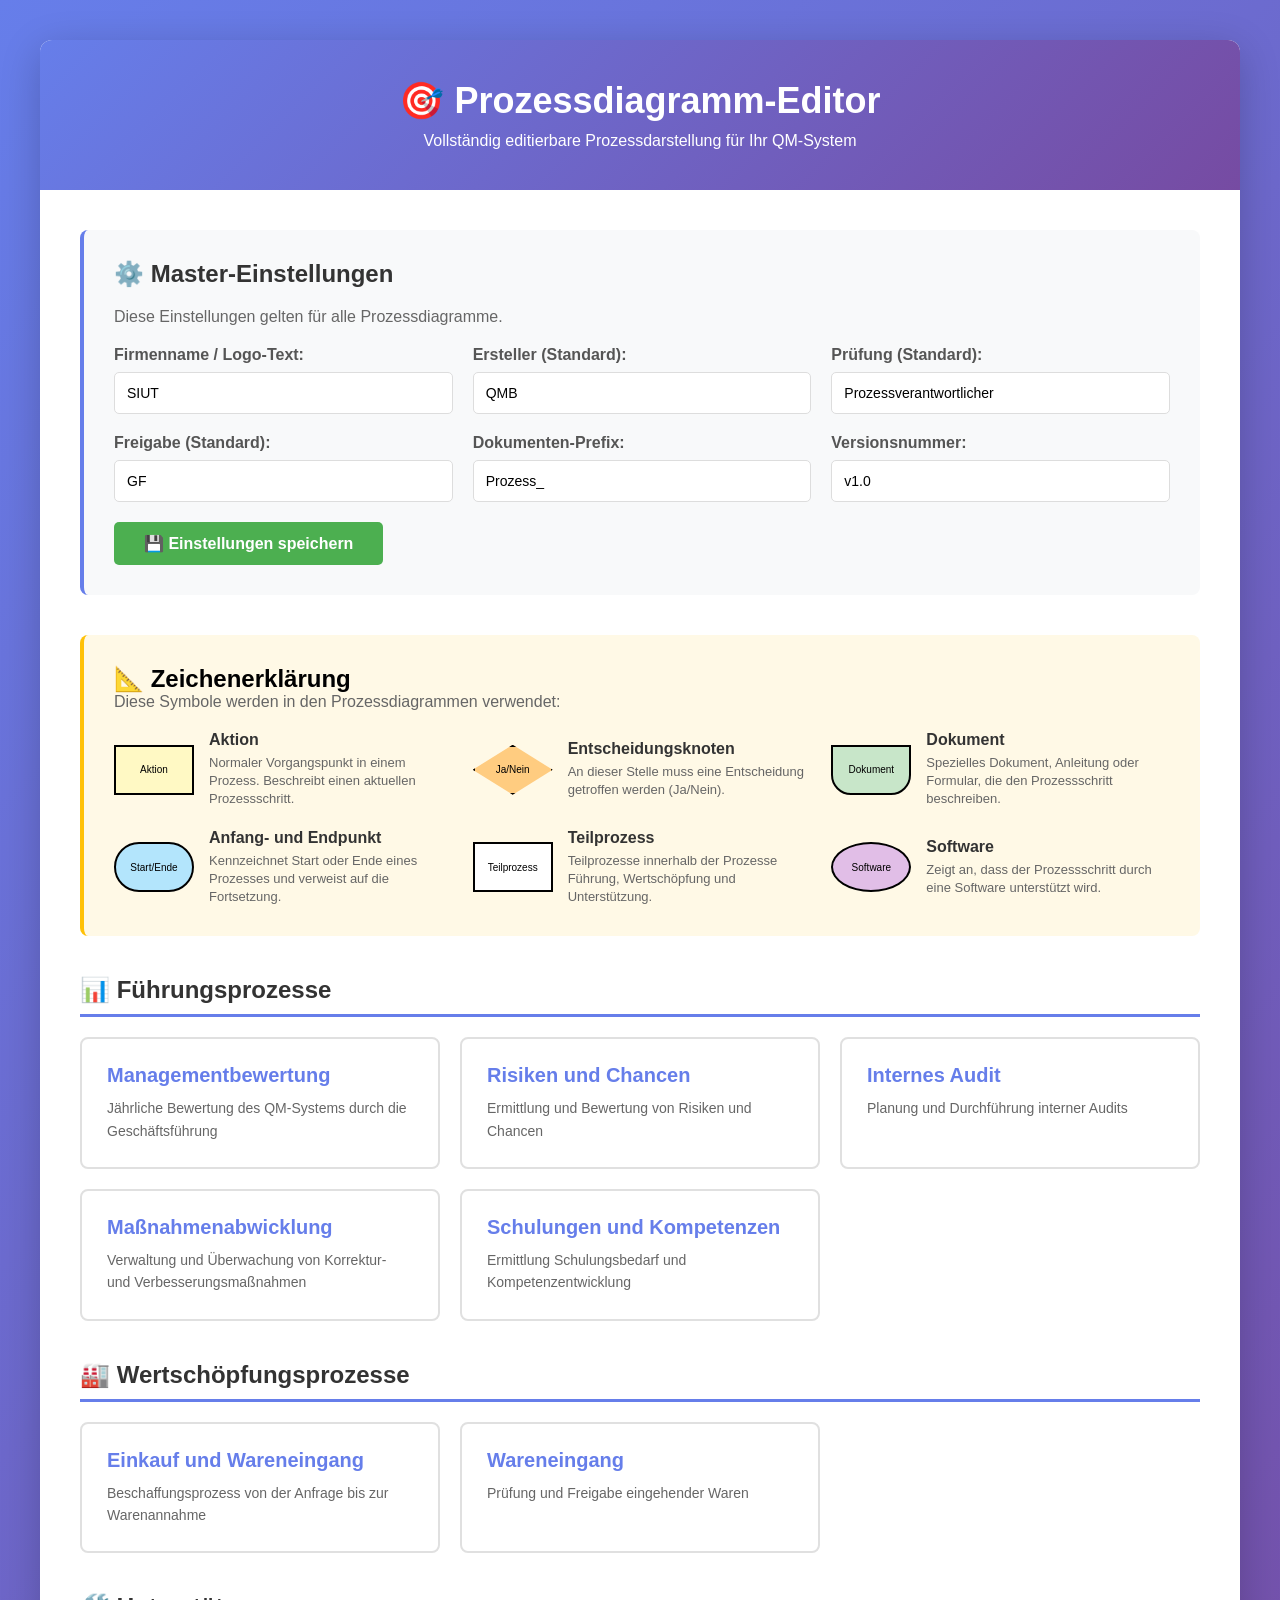
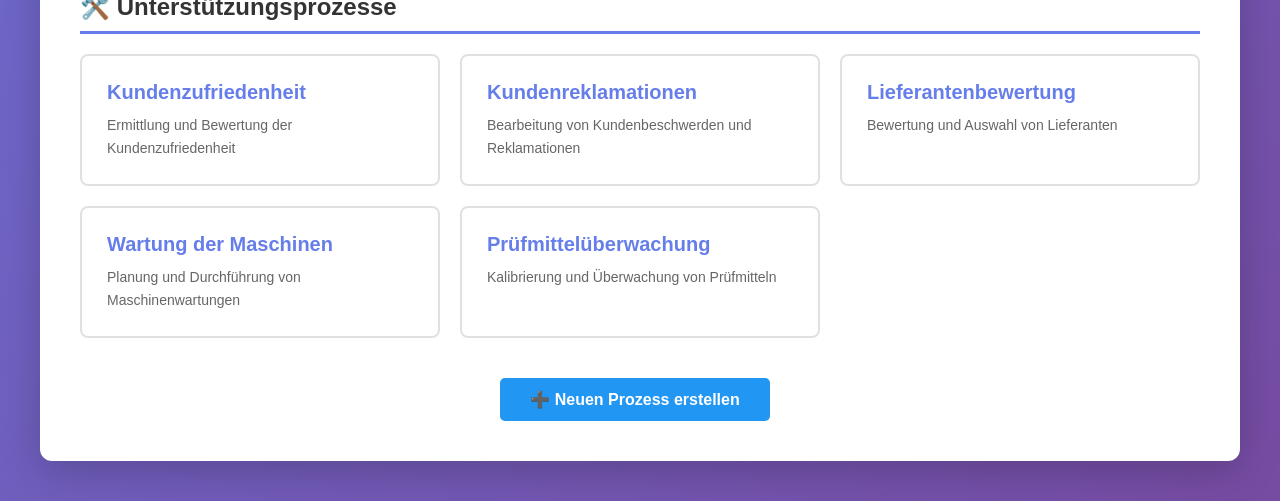
==== editor.html @ 750066d5 "Add files via upload" ====
<!DOCTYPE html>
<html lang="de">
<head>
    <meta charset="UTF-8">
    <meta name="viewport" content="width=device-width, initial-scale=1.0">
    <title>Prozess-Editor</title>
    <link rel="stylesheet" href="styles.css">
</head>
<body>
    <div class="editor-container">
        <!-- Toolbar -->
        <div class="toolbar">
            <a href="index.html" class="btn btn-back">← Zurück</a>
            
            <div class="toolbar-group">
                <button class="btn btn-primary" onclick="addBox('action')">➕ Aktion</button>
                <button class="btn" onclick="addBox('decision')">◆ Entscheidung</button>
                <button class="btn" onclick="addBox('document')">📄 Dokument</button>
                <button class="btn" onclick="addBox('start-end')">⚪ Start/Ende</button>
                <button class="btn" onclick="addBox('subprocess')">📋 Teilprozess</button>
                <button class="btn" onclick="addBox('software')">💻 Software</button>
            </div>
            
            <div class="toolbar-group">
                <button class="btn" onclick="addSwimlane()">🏊 Swimlane hinzufügen</button>
                <button class="btn" id="connectionBtn" onclick="toggleConnectionMode()">🔗 Verbindung erstellen</button>
            </div>
            
            <div class="toolbar-group">
                <button class="btn btn-success" onclick="saveProcess()">💾 Speichern</button>
                <button class="btn" onclick="exportHTML()">📥 Als HTML exportieren</button>
                <button class="btn" onclick="window.print()">🖨️ Drucken</button>
            </div>
        </div>
        
        <!-- Connection Mode Info -->
        <div class="connection-info" id="connectionInfo" style="display: none;">
            🔗 <strong>Verbindungs-Modus aktiv:</strong> Klicken Sie auf Startbox, dann auf Zielbox. Label optional (z.B. "Ja", "Nein").
            <button onclick="toggleConnectionMode()">Abbrechen</button>
        </div>
        
        <!-- Process Container -->
        <div class="process-container" id="processContainer">
            <!-- Wird dynamisch gefüllt -->
        </div>
    </div>
    
    <script src="process-data.js"></script>
    <script src="editor.js"></script>
</body>
</html>
---- styles.css ----
/* Reset & Base Styles */
* {
    margin: 0;
    padding: 0;
    box-sizing: border-box;
}

body {
    font-family: Arial, sans-serif;
    background: #f0f0f0;
    overflow-x: hidden;
}

/* Editor Container */
.editor-container {
    min-height: 100vh;
}

/* Toolbar */
.toolbar {
    background: white;
    padding: 15px 20px;
    box-shadow: 0 2px 8px rgba(0,0,0,0.1);
    display: flex;
    gap: 15px;
    flex-wrap: wrap;
    align-items: center;
    position: sticky;
    top: 0;
    z-index: 100;
}

.toolbar-group {
    display: flex;
    gap: 8px;
    flex-wrap: wrap;
}

/* Buttons */
.btn {
    padding: 10px 18px;
    border: 1px solid #ccc;
    border-radius: 5px;
    background: white;
    cursor: pointer;
    font-size: 14px;
    text-decoration: none;
    color: #333;
    font-family: Arial, sans-serif;
    transition: all 0.2s;
}

.btn:hover {
    background: #f5f5f5;
    transform: translateY(-1px);
}

.btn-primary {
    background: #4CAF50;
    color: white;
    border-color: #4CAF50;
}

.btn-primary:hover {
    background: #45a049;
}

.btn-success {
    background: #2196F3;
    color: white;
    border-color: #2196F3;
}

.btn-success:hover {
    background: #0b7dda;
}

.btn-back {
    background: #667eea;
    color: white;
    border-color: #667eea;
}

.btn-back:hover {
    background: #5568d3;
}

/* Connection Info */
.connection-info {
    background: #fff3cd;
    border: 2px solid #ffc107;
    padding: 12px 20px;
    margin: 15px 20px;
    border-radius: 5px;
    display: flex;
    align-items: center;
    justify-content: space-between;
}

.connection-info button {
    padding: 6px 15px;
    background: #dc3545;
    color: white;
    border: none;
    border-radius: 4px;
    cursor: pointer;
}

/* Process Container */
.process-container {
    margin: 20px;
    background: white;
    border-radius: 8px;
    box-shadow: 0 2px 8px rgba(0,0,0,0.1);
    overflow: hidden;
}

.process-header {
    padding: 25px;
    border-bottom: 2px solid #333;
    display: flex;
    justify-content: space-between;
    align-items: center;
}

.process-title {
    font-size: 26px;
    font-weight: bold;
    cursor: text;
}

.process-title:hover {
    background: #f0f8ff;
}

.logo-area {
    font-size: 32px;
    font-weight: bold;
    font-family: 'Courier New', monospace;
    cursor: text;
}

.logo-area:hover {
    background: #f0f8ff;
}

/* Canvas */
.canvas-wrapper {
    overflow: auto;
    padding: 20px;
}

.canvas {
    min-width: 1400px;
    position: relative;
    border: 2px solid #333;
}

/* Swimlanes */
.swimlane {
    border-bottom: 2px solid #333;
    min-height: 300px;
    position: relative;
    display: flex;
}

.swimlane:last-child {
    border-bottom: none;
}

.swimlane-label {
    width: 80px;
    background: white;
    border-right: 2px solid #333;
    writing-mode: vertical-rl;
    text-orientation: mixed;
    display: flex;
    align-items: center;
    justify-content: center;
    font-weight: bold;
    font-size: 14px;
    padding: 10px 5px;
    cursor: text;
    position: relative;
}

.swimlane-label:hover {
    background: #f0f8ff;
}

.swimlane-label .delete-lane {
    position: absolute;
    top: 5px;
    right: 5px;
    background: #dc3545;
    color: white;
    border: none;
    width: 20px;
    height: 20px;
    border-radius: 3px;
    cursor: pointer;
    font-size: 12px;
    display: none;
}

.swimlane:hover .delete-lane {
    display: block;
}

.swimlane-content {
    flex: 1;
    position: relative;
    padding: 20px;
    background: white;
}

/* Process Boxes */
.process-box {
    position: absolute;
    padding: 12px;
    border: 2px solid #000;
    cursor: move;
    display: flex;
    align-items: center;
    justify-content: center;
    text-align: center;
    font-size: 11px;
    line-height: 1.3;
    user-select: none;
    z-index: 2;
    transition: box-shadow 0.2s;
}

.process-box:hover {
    box-shadow: 0 3px 12px rgba(0,0,0,0.2);
}

.process-box.selected {
    box-shadow: 0 0 0 3px #2196F3;
    z-index: 3;
}

.process-box.dragging {
    opacity: 0.5;
}

.process-box span {
    cursor: text;
    width: 100%;
}

.process-box .delete-box {
    position: absolute;
    top: -10px;
    right: -10px;
    background: #dc3545;
    color: white;
    border: none;
    width: 20px;
    height: 20px;
    border-radius: 50%;
    cursor: pointer;
    font-size: 12px;
    display: none;
    z-index: 10;
}

.process-box:hover .delete-box {
    display: block;
}

/* Box Types */
.box-action {
    background: #FFF9C4;
    min-width: 140px;
    min-height: 60px;
}

.box-decision {
    background: #FFCC80;
    width: 120px;
    height: 120px;
    clip-path: polygon(50% 0%, 100% 50%, 50% 100%, 0% 50%);
}

.box-document {
    background: #C8E6C9;
    border-radius: 0 0 20px 20px;
    min-width: 120px;
    min-height: 70px;
}

.box-start-end {
    background: #B3E5FC;
    border-radius: 30px;
    min-width: 140px;
    min-height: 60px;
}

.box-subprocess {
    background: white;
    border: 2px solid #000;
    min-width: 140px;
    min-height: 80px;
}

.box-software {
    background: #E1BEE7;
    border-radius: 50%;
    width: 100px;
    height: 100px;
}

/* Arrows */
.arrow-layer {
    position: absolute;
    top: 0;
    left: 0;
    width: 100%;
    height: 100%;
    pointer-events: none;
    z-index: 1;
}

.arrow-line {
    stroke: #000;
    stroke-width: 2;
    fill: none;
}

.arrow-label {
    font-size: 11px;
    font-family: Arial, sans-serif;
    font-weight: bold;
}

.delete-connection {
    cursor: pointer;
    fill: #dc3545;
    opacity: 0.7;
}

.delete-connection:hover {
    opacity: 1;
}

/* Footer */
.process-footer {
    padding: 15px 20px;
    border-top: 2px solid #333;
    display: grid;
    grid-template-columns: repeat(4, 1fr);
    gap: 15px;
    font-size: 11px;
    background: #f9f9f9;
}

.footer-field {
    display: flex;
    flex-direction: column;
}

.footer-label {
    font-weight: bold;
    margin-bottom: 5px;
}

.footer-value {
    border: 1px solid #ccc;
    padding: 8px;
    background: white;
    min-height: 30px;
    cursor: text;
}

.footer-value:hover {
    background: #f0f8ff;
}

/* Editable Content */
[contenteditable="true"]:focus {
    outline: 2px dashed #2196F3;
    background: #f0f8ff;
}

/* Context Menu */
.context-menu {
    position: fixed;
    background: white;
    border: 1px solid #ccc;
    border-radius: 5px;
    box-shadow: 0 3px 12px rgba(0,0,0,0.2);
    z-index: 1000;
    display: none;
    min-width: 180px;
}

.context-menu button {
    display: block;
    width: 100%;
    padding: 10px 15px;
    border: none;
    background: white;
    text-align: left;
    cursor: pointer;
    font-size: 13px;
}

.context-menu button:hover {
    background: #f0f0f0;
}

/* Print Styles */
@media print {
    .toolbar, .connection-info, .delete-box, .delete-lane, .context-menu {
        display: none !important;
    }
    
    body {
        background: white;
    }
    
    .editor-container {
        margin: 0;
    }
    
    .process-container {
        margin: 0;
        box-shadow: none;
    }
    
    .process-box {
        cursor: default;
    }
}

/* Responsive */
@media (max-width: 768px) {
    .toolbar {
        position: relative;
    }
    
    .canvas {
        min-width: 100%;
    }
}
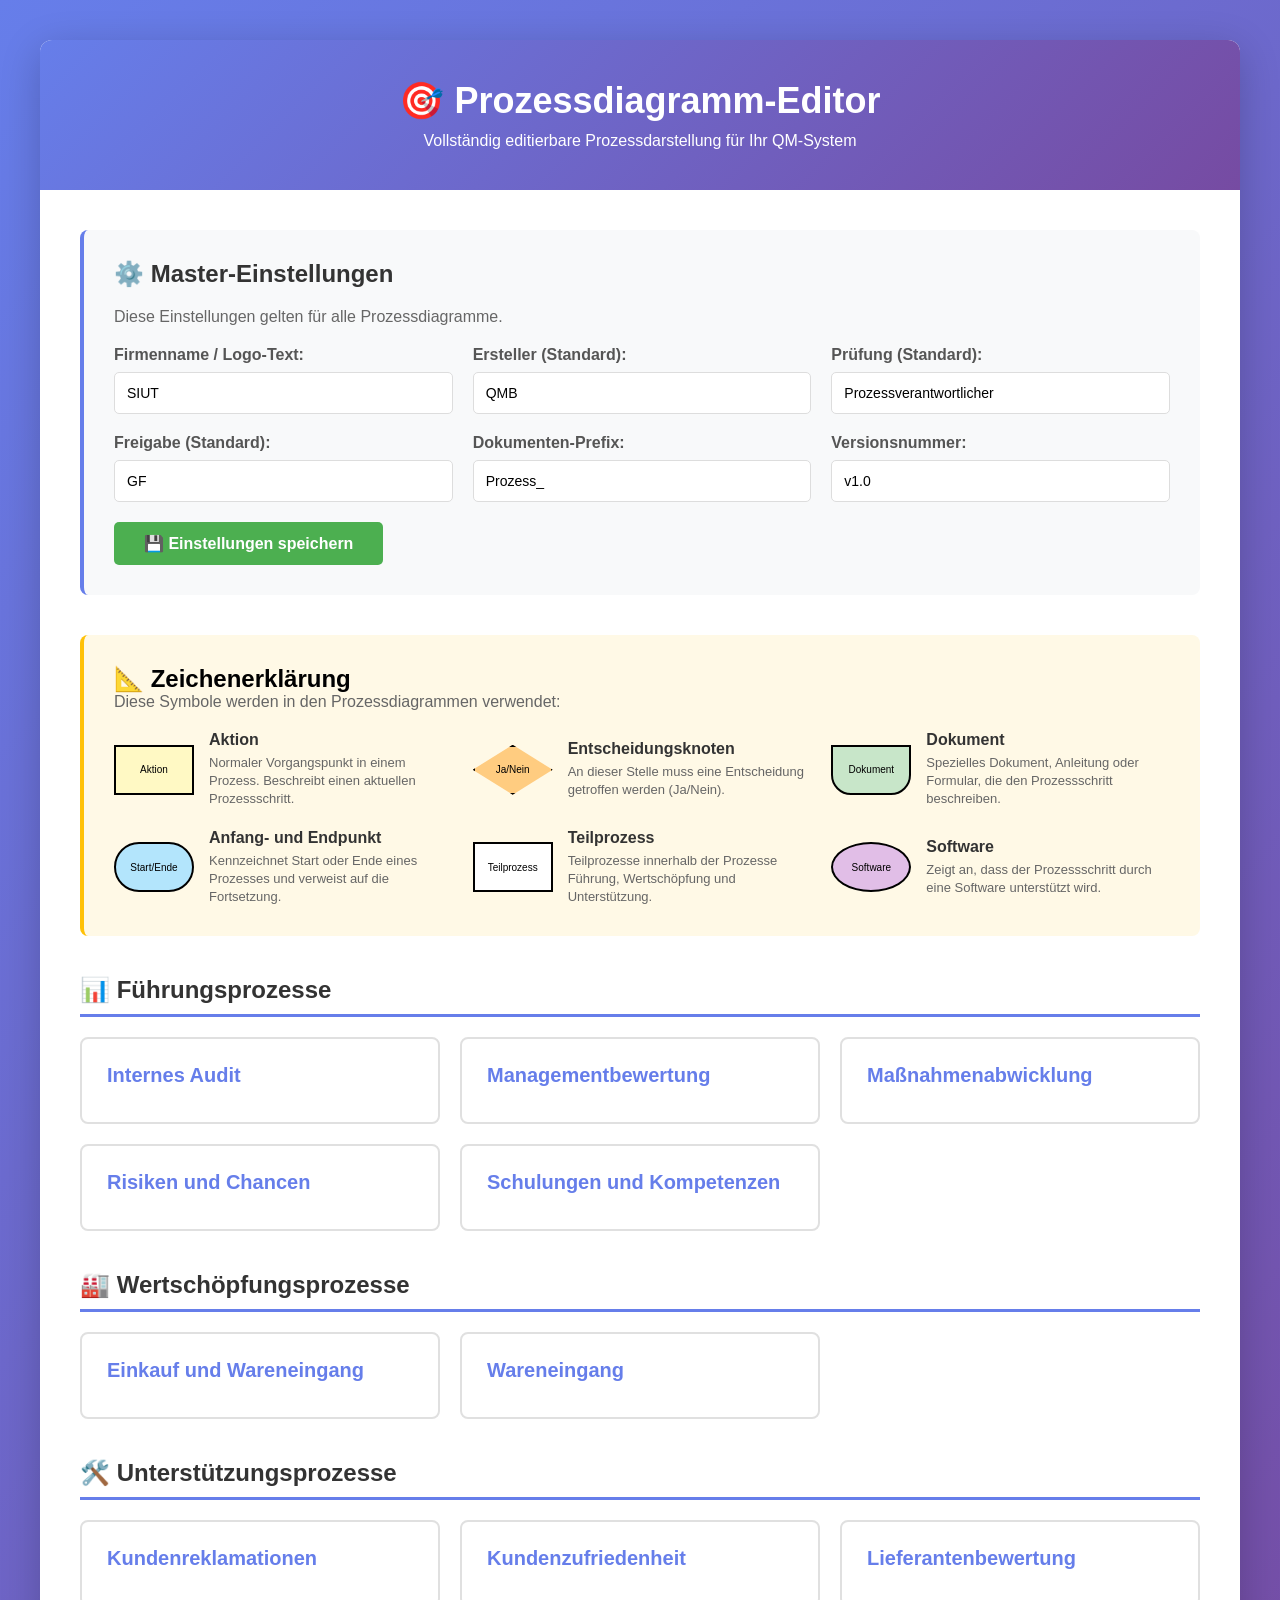
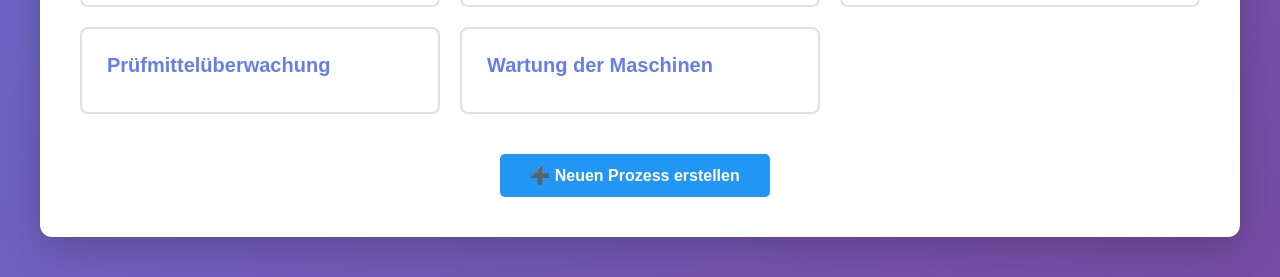
==== commit c99b2458: "Improve login UX for publishing" ====
--- a/editor.html
+++ b/editor.html
@@ -28,8 +28,14 @@
             
             <div class="toolbar-group">
                 <button class="btn btn-success" onclick="saveProcess()">💾 Speichern</button>
+                <button class="btn btn-success" onclick="publishProcess()">🌍 Veröffentlichen</button>
                 <button class="btn" onclick="exportHTML()">📥 Als HTML exportieren</button>
                 <button class="btn" onclick="window.print()">🖨️ Drucken</button>
+            </div>
+
+            <div class="toolbar-group toolbar-auth">
+                <span class="auth-status" id="authStatus">Login: …</span>
+                <button class="btn" id="authBtn" type="button">Login</button>
             </div>
         </div>
         
@@ -45,6 +51,7 @@
         </div>
     </div>
     
+    <script src="https://identity.netlify.com/v1/netlify-identity-widget.js"></script>
     <script src="process-data.js"></script>
     <script src="editor.js"></script>
 </body>
--- a/styles.css
+++ b/styles.css
@@ -34,6 +34,18 @@
     display: flex;
     gap: 8px;
     flex-wrap: wrap;
+}
+
+.toolbar-auth {
+    margin-left: auto;
+    align-items: center;
+}
+
+.auth-status {
+    font-size: 12px;
+    color: #555;
+    padding: 0 6px;
+    user-select: none;
 }
 
 /* Buttons */
@@ -129,6 +141,18 @@
     cursor: text;
 }
 
+.process-description {
+    margin-top: 6px;
+    font-size: 13px;
+    color: #555;
+    cursor: text;
+    min-height: 18px;
+}
+
+.process-description:hover {
+    background: #f0f8ff;
+}
+
 .process-title:hover {
     background: #f0f8ff;
 }
@@ -162,6 +186,20 @@
     min-height: 300px;
     position: relative;
     display: flex;
+}
+
+.swimlane-resize {
+    position: absolute;
+    left: 0;
+    right: 0;
+    bottom: 0;
+    height: 12px;
+    cursor: row-resize;
+    z-index: 4;
+}
+
+.swimlane-resize:hover {
+    background: rgba(0, 0, 0, 0.04);
 }
 
 .swimlane:last-child {
@@ -269,6 +307,10 @@
     display: block;
 }
 
+.process-box.selected .delete-box {
+    display: block;
+}
+
 /* Box Types */
 .box-action {
     background: #FFF9C4;
@@ -283,6 +325,14 @@
     clip-path: polygon(50% 0%, 100% 50%, 50% 100%, 0% 50%);
 }
 
+/* Decision boxes are clipped (diamond). Keep delete button inside the shape. */
+.box-decision .delete-box {
+    top: 4px;
+    left: 50%;
+    right: auto;
+    transform: translateX(-50%);
+}
+
 .box-document {
     background: #C8E6C9;
     border-radius: 0 0 20px 20px;
@@ -309,6 +359,16 @@
     border-radius: 50%;
     width: 100px;
     height: 100px;
+}
+
+/* Free text note (created via double click) */
+.box-text {
+    background: transparent;
+    border: none;
+    padding: 4px 6px;
+    min-width: 40px;
+    min-height: 18px;
+    user-select: text;
 }
 
 /* Arrows */
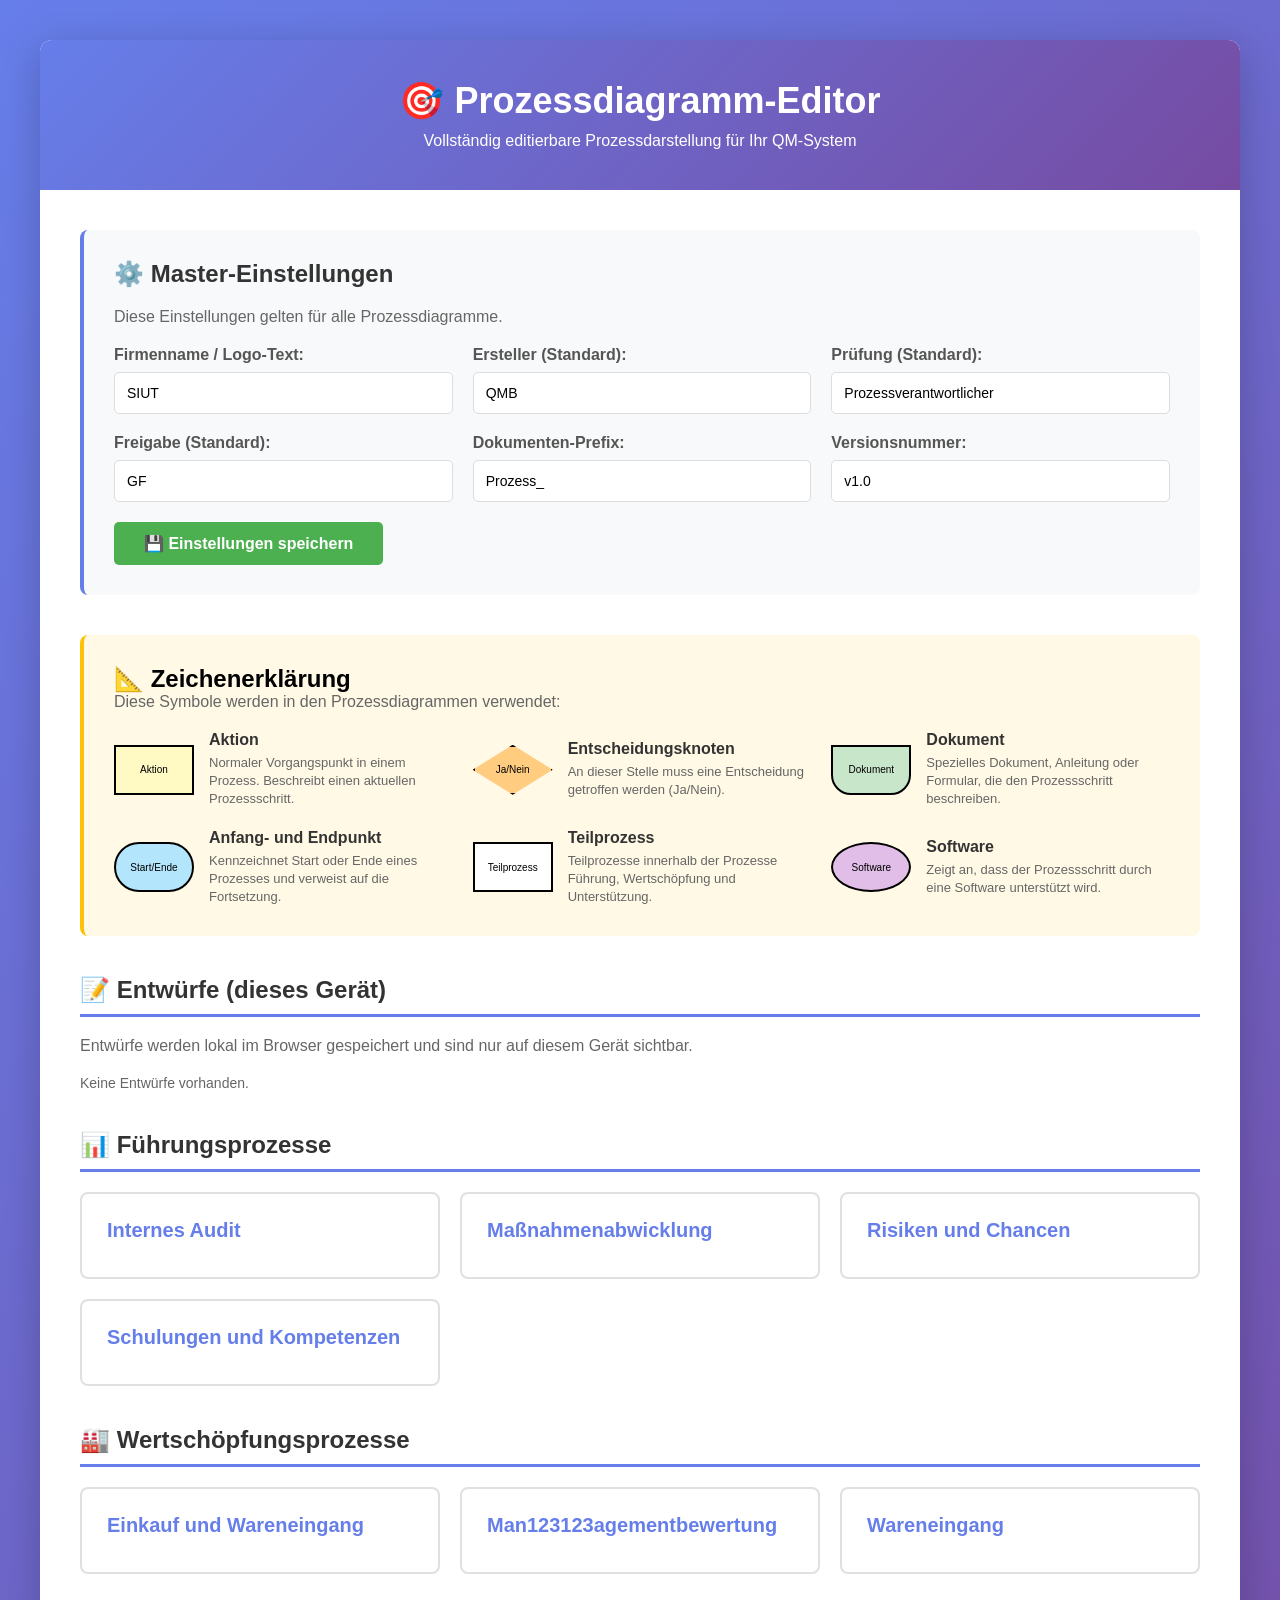
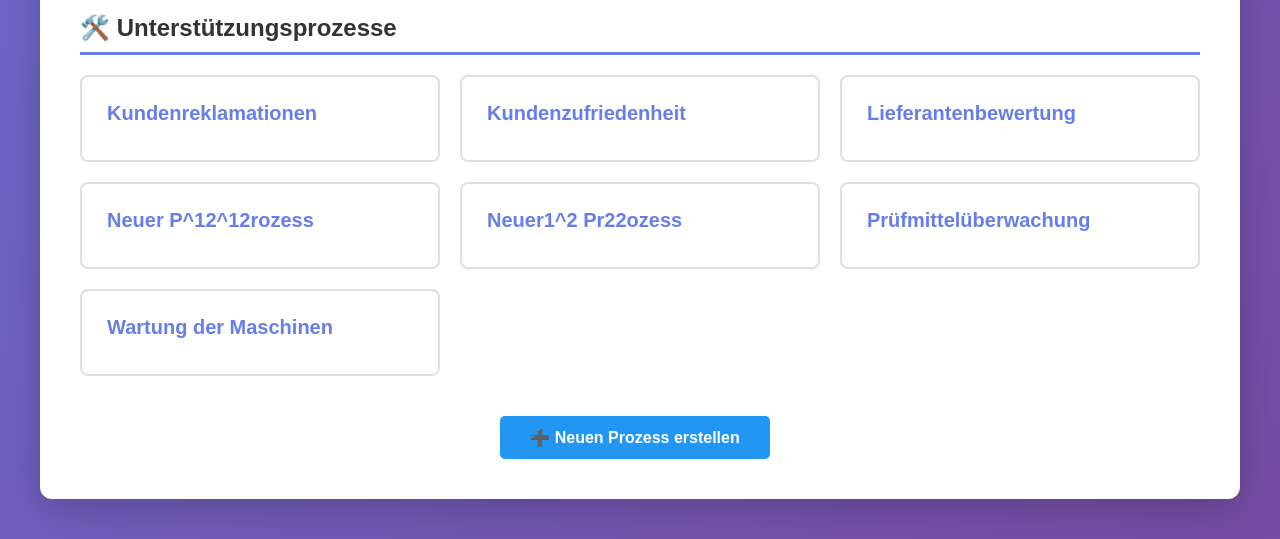
==== commit 4c2a9e64: "Add central process delete" ====
--- a/editor.html
+++ b/editor.html
@@ -29,6 +29,7 @@
             <div class="toolbar-group">
                 <button class="btn btn-success" onclick="saveProcess()">💾 Speichern</button>
                 <button class="btn btn-success" onclick="publishProcess()">🌍 Veröffentlichen</button>
+                <button class="btn" onclick="deletePublishedProcess()">🗑️ Prozess löschen</button>
                 <button class="btn" onclick="exportHTML()">📥 Als HTML exportieren</button>
                 <button class="btn" onclick="window.print()">🖨️ Drucken</button>
             </div>
